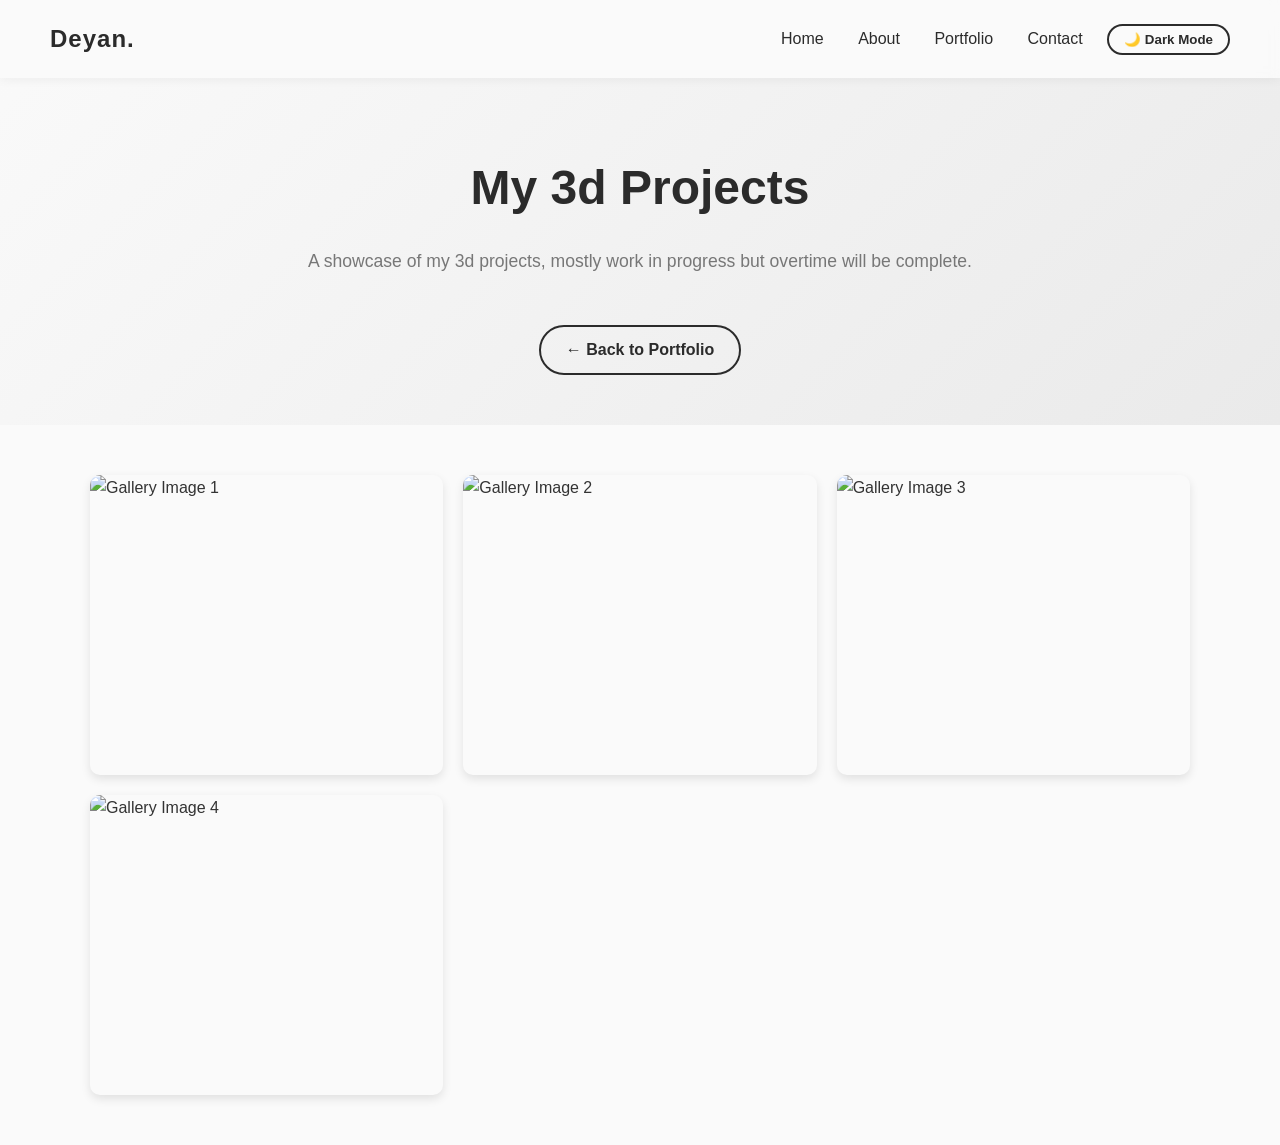
==== project 1.html @ 01f2331f "Add files via upload" ====
<!doctype html>
<html lang="en">
  <head>
    <meta charset="UTF-8" />
    <meta name="viewport" content="width=device-width, initial-scale=1.0" />
    <title>Project Title One - Deyan</title>
    <link rel="stylesheet" href="style.css" />
  </head>
  <body>
    <header>
      <a href="Landing page.html" class="logo">Deyan.</a>
      <nav>
        <a href="Landing page.html">Home</a>
        <a href="Landing page.html">About</a>
        <a href="Landing page.html">Portfolio</a>
        <a href="Landing page.html">Contact</a>
        <button id="theme-toggle" class="theme-btn">🌙 Dark Mode</button>
      </nav>
    </header>

    <div class="project-header">
      <h1>My 3d Projects</h1>
      <p>
        A showcase of my 3d projects, mostly work in progress but overtime will
        be complete.
      </p>
      <a href="Landing page.html" class="back-btn">&larr; Back to Portfolio</a>
    </div>

    <div class="image-gallery">
      <img src="images/3d1.png" alt="Gallery Image 1" class="gallery-img" />
      <img src="images/3d2.png" alt="Gallery Image 2" class="gallery-img" />
      <img src="images/3d3.png" alt="Gallery Image 3" class="gallery-img" />
      <img src="images/3d4.png" alt="Gallery Image 4" class="gallery-img" />
    </div>
    <script>
      const toggleBtn = document.getElementById("theme-toggle");
      const body = document.body;

      const currentTheme = localStorage.getItem("theme");
      if (currentTheme === "dark") {
        body.classList.add("dark-mode");
        toggleBtn.innerText = "☀️ Light Mode";
      }
      toggleBtn.addEventListener("click", () => {
        body.classList.toggle("dark-mode");
        if (body.classList.contains("dark-mode")) {
          toggleBtn.innerText = "☀️ Light Mode";
          localStorage.setItem("theme", "dark");
        } else {
          toggleBtn.innerText = "🌙 Dark Mode";
          localStorage.setItem("theme", "light");
        }
      });
    </script>
  </body>
</html>
---- style.css ----
/* =========================================
   1. CSS VARIABLES & GLOBAL RESETS
   ========================================= */
:root {
  --primary-color: #2b2b2b;
  --accent-color: #d4af37;
  --bg-color: #fafafa;
  --text-color: #333333;
  --light-text: #777777;
  --font-main: "Segoe UI", Tahoma, Geneva, Verdana, sans-serif;
}

body.dark-mode {
  --bg-color: #121212;
  --text-color: #f0f0f0;
  --primary-color: #ffffff;
  --light-text: #aaaaaa;
}

body.dark-mode header {
  background-color: rgba(18, 18, 18, 0.95);
}

body.dark-mode .project-header {
  background: linear-gradient(135deg, #121212 0%, #1e1e1e 100%);
}

body.dark-mode footer {
  background-color: #1e1e1e;
  color: #ffffff;
}

body.dark-mode footer h2,
body.dark-mode footer p,
body.dark-mode .social-links a {
  color: #ffffff;
}

body.dark-mode .portfolio-item,
body.dark-mode .featured-project {
  background: #1e1e1e;
  box-shadow: 0 5px 15px rgba(0, 0, 0, 0.5);
}

.theme-btn {
  background: none;
  border: 2px solid var(--primary-color);
  color: var(--primary-color);
  padding: 6px 15px;
  border-radius: 20px;
  cursor: pointer;
  font-family: inherit;
  font-weight: 600;
  margin-left: 20px;
  transition: all 0.3s ease;
}

.theme-btn:hover {
  background-color: var(--primary-color);
  color: var(--bg-color);
}

* {
  margin: 0;
  padding: 0;
  box-sizing: border-box;
}

html {
  scroll-behavior: smooth;
}

body {
  font-family: var(--font-main);
  background-color: var(--bg-color);
  color: var(--text-color);
  line-height: 1.6;
}

/* =========================================
   2. NAVIGATION & HEADER
   ========================================= */
header {
  position: fixed;
  top: 0;
  width: 100%;
  background-color: rgba(250, 250, 250, 0.95);
  padding: 20px 50px;
  display: flex;
  justify-content: space-between;
  align-items: center;
  box-shadow: 0 2px 10px rgba(0, 0, 0, 0.05);
  z-index: 1000;
  backdrop-filter: blur(5px);
}

.logo {
  font-size: 1.5rem;
  font-weight: 700;
  color: var(--primary-color);
  text-decoration: none;
  letter-spacing: 1px;
}

nav a {
  margin-left: 30px;
  text-decoration: none;
  color: var(--primary-color);
  font-weight: 500;
  transition: color 0.3s ease;
}

nav a:hover {
  color: var(--accent-color);
}

/* =========================================
   3. GLOBAL BUTTONS & TITLES
   ========================================= */
.btn {
  display: inline-block;
  padding: 12px 30px;
  background-color: var(--primary-color);
  color: #fff;
  text-decoration: none;
  border-radius: 30px;
  font-weight: 600;
  transition:
    background-color 0.3s ease,
    transform 0.2s ease;
}

.btn:hover {
  background-color: var(--accent-color);
  transform: translateY(-3px);
}

section {
  padding: 100px 50px;
  max-width: 1200px;
  margin: 0 auto;
}

.section-title {
  text-align: center;
  font-size: 2.5rem;
  margin-bottom: 60px;
  color: var(--primary-color);
  position: relative;
}

.section-title::after {
  content: "";
  width: 60px;
  height: 3px;
  background-color: var(--accent-color);
  display: block;
  margin: 10px auto 0;
}

/* =========================================
   4. HERO SECTION (With Dark Overlay)
   ========================================= */
.hero {
  height: 100vh;
  display: flex;
  align-items: center;
  justify-content: center;
  text-align: center;
  padding: 0 20px;

  background-image:
    linear-gradient(rgba(0, 0, 0, 0.6), rgba(0, 0, 0, 0.8)),
    url("images/video\ stuff.gif");
  background-position: center;
  background-repeat: no-repeat;
  background-size: cover;
}

.hero-content h1 {
  font-size: 4rem;
  font-weight: 800;
  margin-bottom: 10px;
  color: #ffffff;
  text-shadow: 2px 2px 4px rgba(0, 0, 0, 0.5);
}

.hero-content p {
  font-size: 1.2rem;
  color: #eeeeee;
  margin-bottom: 30px;
  max-width: 600px;
  margin-left: auto;
  margin-right: auto;
  text-shadow: 1px 1px 3px rgba(0, 0, 0, 0.5);
}

/* =========================================
   5. ABOUT SECTION
   ========================================= */
.about-content {
  display: flex;
  align-items: center;
  gap: 50px;
}

.about-image {
  flex: 1;
  background-color: #ddd;
  border-radius: 15px;
  overflow: hidden;
  box-shadow: 0 10px 30px rgba(0, 0, 0, 0.1);
}

.about-image img {
  width: 100%;
  height: auto;
  display: block;
}

.about-text {
  flex: 1;
}

.about-text h3 {
  font-size: 1.8rem;
  margin-bottom: 15px;
}

/* =========================================
   6. FEATURED MASTERPIECE SECTION
   ========================================= */
.featured-project {
  display: flex;
  align-items: center;
  gap: 40px;
  background: #ffffff;
  padding: 40px;
  border-radius: 15px;
  box-shadow: 0 10px 30px rgba(0, 0, 0, 0.08);
  transition: transform 0.3s ease;
}

.featured-project:hover {
  transform: translateY(-5px);
}

.featured-img {
  flex: 1.5;
  height: 400px;
  background-color: #eee;
  background-size: cover;
  background-position: center;
  border-radius: 10px;
}

.featured-text {
  flex: 1;
}

.featured-text h3 {
  font-size: 2.2rem;
  margin-bottom: 15px;
  color: var(--primary-color);
}

.featured-text p {
  color: var(--light-text);
  margin-bottom: 25px;
  font-size: 1.1rem;
  line-height: 1.8;
}

.mini-gallery {
  display: flex;
  gap: 15px;
  margin-bottom: 25px;
}

.mini-gallery img {
  width: 90px;
  height: 90px;
  object-fit: cover;
  border-radius: 8px;
  box-shadow: 0 4px 10px rgba(0, 0, 0, 0.1);
  cursor: pointer;
  transition:
    transform 0.3s ease,
    box-shadow 0.3s ease;
}

.mini-gallery img:hover {
  transform: translateY(-3px) scale(1.05);
  box-shadow: 0 6px 15px rgba(0, 0, 0, 0.15);
}

/* =========================================
   7. PORTFOLIO GRID
   ========================================= */
.portfolio-grid {
  display: grid;
  grid-template-columns: repeat(auto-fit, minmax(300px, 1fr));
  gap: 30px;
}

.portfolio-item {
  background: #fff;
  border-radius: 10px;
  overflow: hidden;
  box-shadow: 0 5px 15px rgba(0, 0, 0, 0.05);
  transition:
    transform 0.3s ease,
    box-shadow 0.3s ease;
  cursor: pointer;
}

.portfolio-item:hover {
  transform: translateY(-10px);
  box-shadow: 0 15px 30px rgba(0, 0, 0, 0.1);
}

.portfolio-img {
  width: 100%;
  height: 250px;
  background-color: #eee;
  background-size: cover;
  background-position: center;
}

.portfolio-info {
  padding: 20px;
}

.portfolio-info h4 {
  font-size: 1.2rem;
  margin-bottom: 5px;
  color: var(--primary-color);
}

.portfolio-info p {
  color: var(--light-text);
  font-size: 0.9rem;
}

/* =========================================
   8. INDIVIDUAL PROJECT GALLERY PAGES
   ========================================= */
.project-header {
  text-align: center;
  padding: 150px 20px 50px;

  background: linear-gradient(135deg, var(--bg-color) 0%, #eaeaea 100%);
  transition: background 0.3s ease;
}

.project-header h1 {
  font-size: 3rem;
  color: var(--primary-color);
  margin-bottom: 20px;
  transition: color 0.3s ease;
}

.project-header p {
  color: var(--light-text);
  max-width: 800px;
  margin: 0 auto 30px;
  font-size: 1.1rem;
  transition: color 0.3s ease;
}

.back-btn {
  display: inline-block;
  margin-top: 20px;
  padding: 10px 25px;
  border: 2px solid var(--primary-color);
  color: var(--primary-color);
  text-decoration: none;
  border-radius: 30px;
  font-weight: 600;
  transition: all 0.3s ease;
}

.back-btn:hover {
  background-color: var(--primary-color);
  color: #fff;
}

.image-gallery {
  display: grid;
  grid-template-columns: repeat(auto-fit, minmax(300px, 1fr));
  gap: 20px;
  padding: 50px;
  max-width: 1200px;
  margin: 0 auto;
}

.gallery-img {
  width: 100%;
  height: 300px;
  object-fit: cover;
  border-radius: 10px;
  box-shadow: 0 4px 10px rgba(0, 0, 0, 0.1);
  transition: transform 0.3s ease;
}

.gallery-img:hover {
  transform: scale(1.02);
}

/* =========================================
   9. FOOTER
   ========================================= */
footer {
  background-color: var(--primary-color);
  color: var(--bg-color);
  text-align: center;
  padding: 60px 20px;
  transition:
    background-color 0.3s ease,
    color 0.3s ease;
}

footer h2 {
  margin-bottom: 20px;
  color: var(--bg-color);
}

footer p {
  color: var(--bg-color);
  opacity: 0.8;
  margin-bottom: 30px;
}

.social-links a {
  color: var(--bg-color);
  text-decoration: none;
  margin: 0 15px;
  font-size: 1.2rem;
  transition: color 0.3s ease;
}

.social-links a:hover {
  color: var(--accent-color);
}

/* =========================================
   10. MOBILE RESPONSIVENESS
   ========================================= */
@media (max-width: 768px) {
  header {
    padding: 15px 20px;
  }
  nav {
    display: none;
  }
  .about-content {
    flex-direction: column;
  }
  .hero-content h1 {
    font-size: 2.5rem;
  }
  section {
    padding: 60px 20px;
  }

  .featured-project {
    flex-direction: column;
    padding: 20px;
  }
  .featured-img {
    width: 100%;
    height: 250px;
  }
  .featured-text h3 {
    font-size: 1.8rem;
  }
  .mini-gallery {
    justify-content: center;
    flex-wrap: wrap;
  }

  .project-header {
    padding: 120px 20px 40px;
  }
  .project-header h1 {
    font-size: 2.2rem;
  }
}
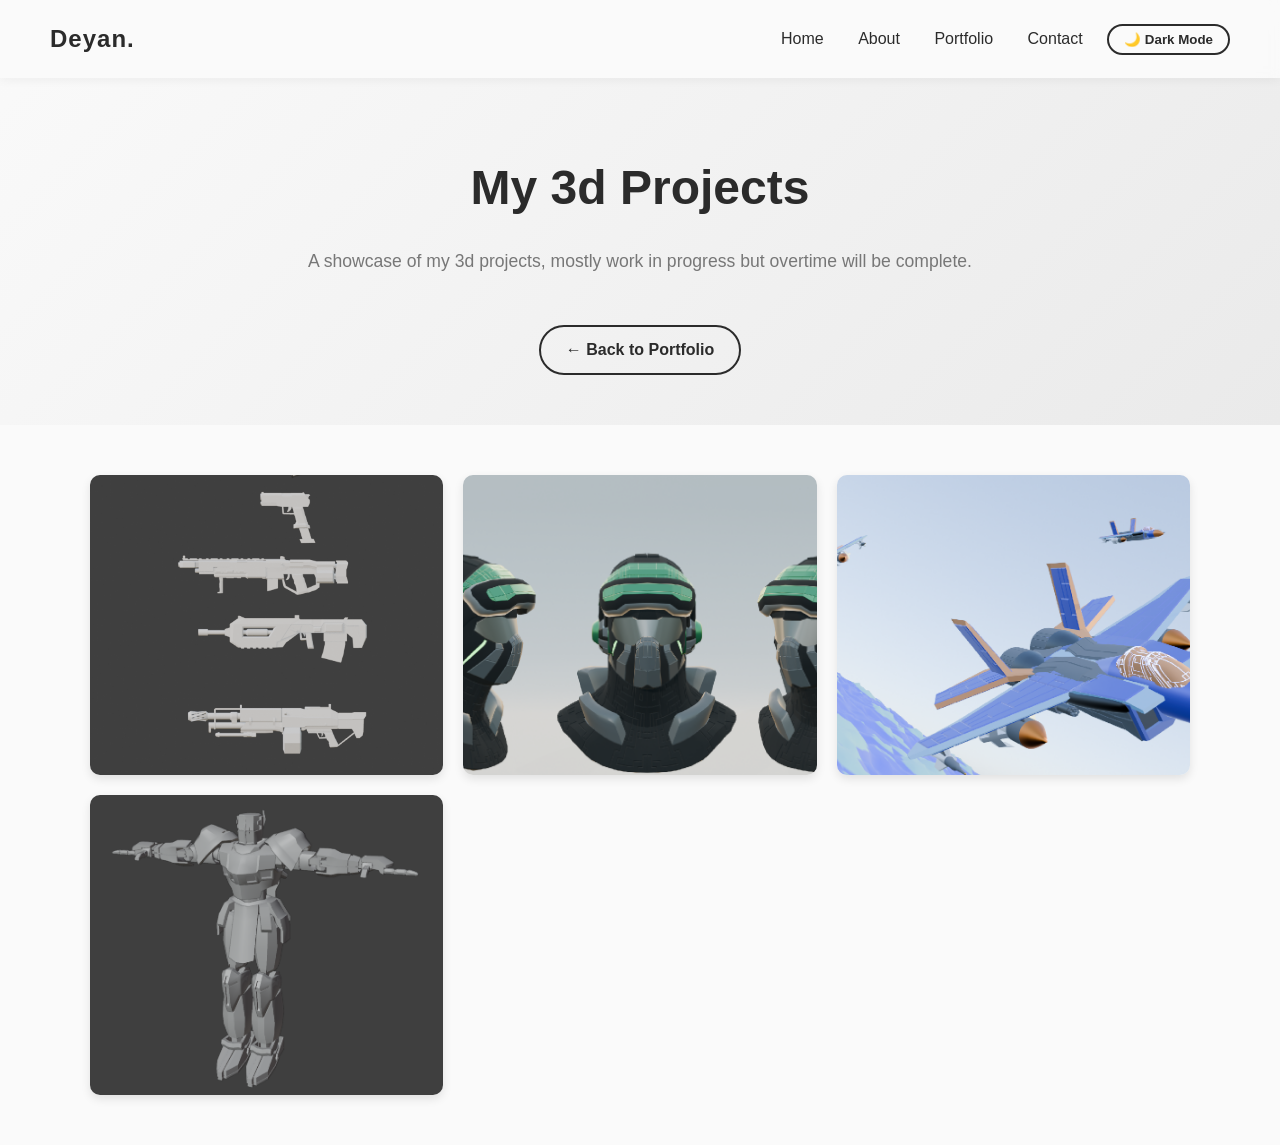
==== commit 26aa5eee: "Add files via upload" ====
--- a/project 1.html
+++ b/project 1.html
@@ -8,12 +8,12 @@
   </head>
   <body>
     <header>
-      <a href="Landing page.html" class="logo">Deyan.</a>
+      <a href="index.html" class="logo">Deyan.</a>
       <nav>
-        <a href="Landing page.html">Home</a>
-        <a href="Landing page.html">About</a>
-        <a href="Landing page.html">Portfolio</a>
-        <a href="Landing page.html">Contact</a>
+        <a href="index.html#home">Home</a>
+        <a href="index.html#about">About</a>
+        <a href="index.html#portfolio">Portfolio</a>
+        <a href="index.html#contact">Contact</a>
         <button id="theme-toggle" class="theme-btn">🌙 Dark Mode</button>
       </nav>
     </header>
@@ -24,7 +24,7 @@
         A showcase of my 3d projects, mostly work in progress but overtime will
         be complete.
       </p>
-      <a href="Landing page.html" class="back-btn">&larr; Back to Portfolio</a>
+      <a href="index.html" class="back-btn">&larr; Back to Portfolio</a>
     </div>
 
     <div class="image-gallery">
